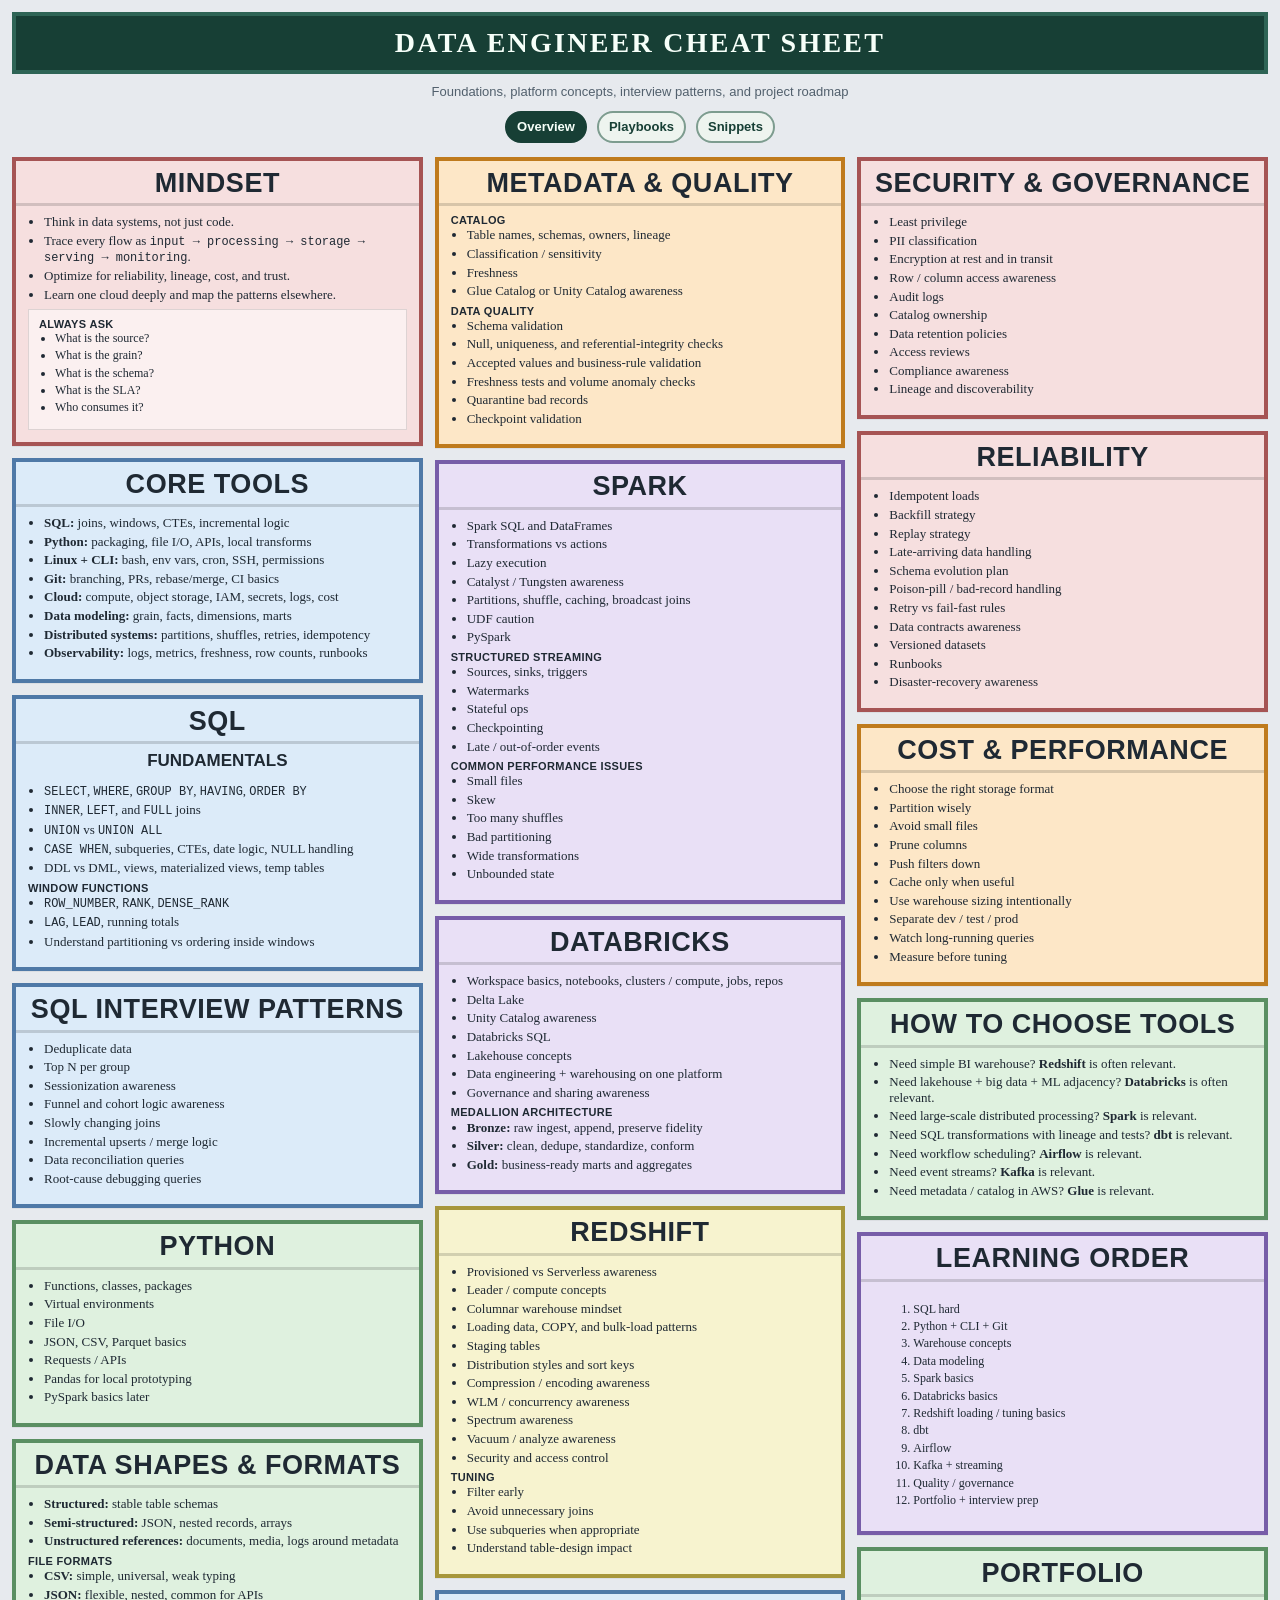
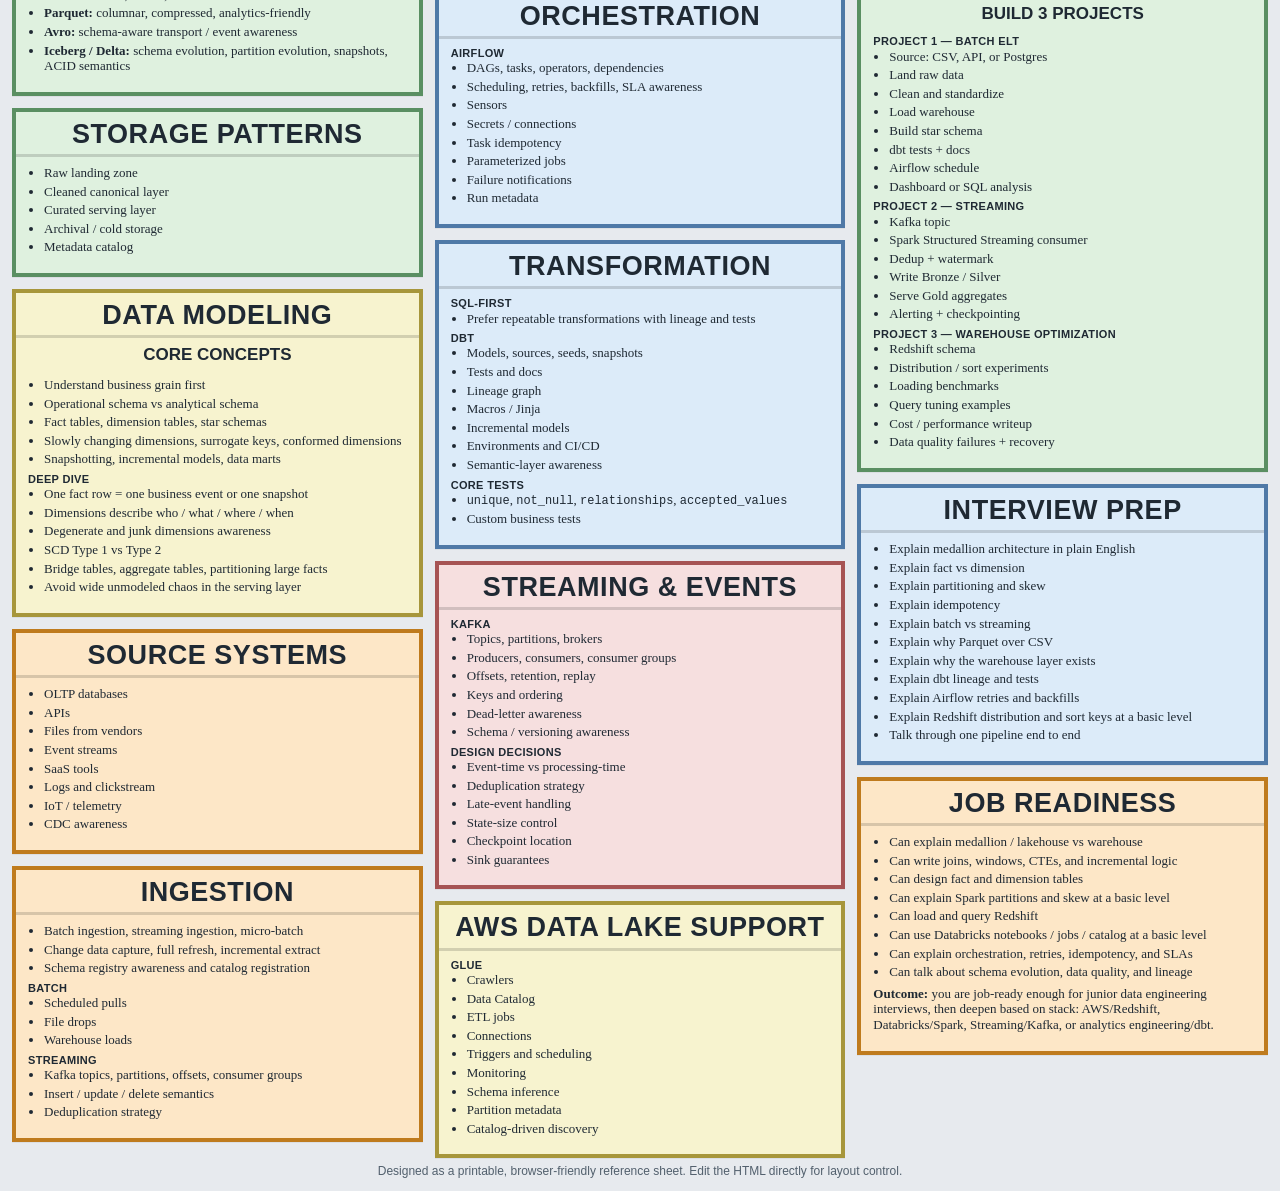
==== data_engineer_cheatsheet.html @ 8a565429 "Initial static site" ====
<!doctype html>
<html lang="en">
<head>
  <meta charset="utf-8" />
  <meta name="viewport" content="width=device-width, initial-scale=1" />
  <title>Data Engineer Cheat Sheet</title>
  <style>
    :root {
      --paper: #fdfcf7;
      --ink: #1f2933;
      --muted: #52606d;
      --border: #b8c1cc;
      --title-bg: #173f35;
      --title-fg: #f6fff9;
      --green: #dff1df;
      --green-border: #5a8f62;
      --blue: #dcebf9;
      --blue-border: #4f79a7;
      --orange: #fde7c7;
      --orange-border: #bf7b1d;
      --red: #f6dfdf;
      --red-border: #a65454;
      --yellow: #f7f3cf;
      --yellow-border: #a7963b;
      --purple: #e9e0f6;
      --purple-border: #775da8;
    }

    * {
      box-sizing: border-box;
    }

    body {
      margin: 0;
      background: #e7eaee;
      color: var(--ink);
      font-family: Georgia, "Times New Roman", serif;
      line-height: 1.2;
    }

    .page {
      max-width: 1600px;
      margin: 0 auto;
      padding: 12px;
    }

    .banner {
      background: var(--title-bg);
      color: var(--title-fg);
      border: 4px solid #2e6455;
      padding: 10px 14px;
      text-align: center;
      text-transform: uppercase;
      letter-spacing: 0.08em;
      font-weight: 700;
      font-size: 28px;
      margin-bottom: 12px;
    }

    .subtitle {
      text-align: center;
      font-family: -apple-system, BlinkMacSystemFont, "Segoe UI", sans-serif;
      color: var(--muted);
      font-size: 13px;
      margin: -2px 0 12px;
    }

    .nav {
      display: flex;
      flex-wrap: wrap;
      justify-content: center;
      gap: 10px;
      margin: 0 0 14px;
      font-family: -apple-system, BlinkMacSystemFont, "Segoe UI", sans-serif;
    }

    .nav a {
      text-decoration: none;
      color: #173f35;
      background: #eef4ef;
      border: 2px solid #7d9c8f;
      padding: 6px 10px;
      border-radius: 999px;
      font-size: 13px;
      font-weight: 600;
    }

    .nav a.active {
      background: #173f35;
      color: #f6fff9;
      border-color: #173f35;
    }

    .sheet {
      column-count: 4;
      column-gap: 12px;
    }

    .box {
      break-inside: avoid;
      margin: 0 0 12px;
      border: 4px solid var(--border);
      background: white;
      box-shadow: 0 1px 0 rgba(0, 0, 0, 0.05);
    }

    .box.blue { border-color: var(--blue-border); background: var(--blue); }
    .box.green { border-color: var(--green-border); background: var(--green); }
    .box.orange { border-color: var(--orange-border); background: var(--orange); }
    .box.red { border-color: var(--red-border); background: var(--red); }
    .box.yellow { border-color: var(--yellow-border); background: var(--yellow); }
    .box.purple { border-color: var(--purple-border); background: var(--purple); }

    .box h2 {
      margin: 0;
      padding: 8px 10px 6px;
      border-bottom: 3px solid rgba(0, 0, 0, 0.15);
      font-family: Arial, Helvetica, sans-serif;
      font-size: 27px;
      line-height: 1.05;
      text-transform: uppercase;
      letter-spacing: 0.02em;
      text-align: center;
    }

    .box h3 {
      margin: 0;
      padding: 8px 10px 4px;
      font-family: Arial, Helvetica, sans-serif;
      font-size: 17px;
      line-height: 1.1;
      text-transform: uppercase;
      text-align: center;
    }

    .box .content {
      padding: 8px 12px 12px;
      font-size: 13px;
    }

    .content p {
      margin: 0 0 6px;
    }

    .content ul {
      margin: 0 0 6px 16px;
      padding: 0;
    }

    .content li {
      margin: 0 0 3px;
    }

    .label {
      font-weight: 700;
      text-transform: uppercase;
      letter-spacing: 0.03em;
      font-size: 11px;
      font-family: Arial, Helvetica, sans-serif;
    }

    .tiny {
      font-size: 12px;
    }

    .question-list {
      margin: 6px 0 0;
      padding: 8px 10px;
      background: rgba(255, 255, 255, 0.55);
      border: 1px solid rgba(0, 0, 0, 0.12);
    }

    code {
      font-family: "SFMono-Regular", Consolas, "Liberation Mono", Menlo, monospace;
      font-size: 0.92em;
    }

    .footer {
      margin-top: 6px;
      text-align: center;
      color: var(--muted);
      font-family: -apple-system, BlinkMacSystemFont, "Segoe UI", sans-serif;
      font-size: 12px;
    }

    @media (max-width: 1400px) {
      .sheet { column-count: 3; }
    }

    @media (max-width: 1000px) {
      .sheet { column-count: 2; }
    }

    @media (max-width: 700px) {
      .sheet { column-count: 1; }
      .box h2 { font-size: 22px; }
    }

    @media print {
      @page {
        size: 11in 17in portrait;
        margin: 0.32in;
      }

      body {
        background: white;
      }

      .page {
        max-width: none;
        padding: 0;
      }

      .sheet {
        column-count: 4;
      }
    }
  </style>
</head>
<body>
  <div class="page">
    <div class="banner">Data Engineer Cheat Sheet</div>
    <div class="subtitle">Foundations, platform concepts, interview patterns, and project roadmap</div>
    <nav class="nav">
      <a class="active" href="data_engineer_cheatsheet.html">Overview</a>
      <a href="data_engineer_playbooks.html">Playbooks</a>
      <a href="data_engineer_snippets.html">Snippets</a>
    </nav>

    <div class="sheet">
      <section class="box red">
        <h2>Mindset</h2>
        <div class="content">
          <ul>
            <li>Think in data systems, not just code.</li>
            <li>Trace every flow as <code>input → processing → storage → serving → monitoring</code>.</li>
            <li>Optimize for reliability, lineage, cost, and trust.</li>
            <li>Learn one cloud deeply and map the patterns elsewhere.</li>
          </ul>
          <div class="question-list tiny">
            <div class="label">Always Ask</div>
            <ul>
              <li>What is the source?</li>
              <li>What is the grain?</li>
              <li>What is the schema?</li>
              <li>What is the SLA?</li>
              <li>Who consumes it?</li>
            </ul>
          </div>
        </div>
      </section>

      <section class="box blue">
        <h2>Core Tools</h2>
        <div class="content">
          <ul>
            <li><strong>SQL:</strong> joins, windows, CTEs, incremental logic</li>
            <li><strong>Python:</strong> packaging, file I/O, APIs, local transforms</li>
            <li><strong>Linux + CLI:</strong> bash, env vars, cron, SSH, permissions</li>
            <li><strong>Git:</strong> branching, PRs, rebase/merge, CI basics</li>
            <li><strong>Cloud:</strong> compute, object storage, IAM, secrets, logs, cost</li>
            <li><strong>Data modeling:</strong> grain, facts, dimensions, marts</li>
            <li><strong>Distributed systems:</strong> partitions, shuffles, retries, idempotency</li>
            <li><strong>Observability:</strong> logs, metrics, freshness, row counts, runbooks</li>
          </ul>
        </div>
      </section>

      <section class="box blue">
        <h2>SQL</h2>
        <h3>Fundamentals</h3>
        <div class="content">
          <ul>
            <li><code>SELECT</code>, <code>WHERE</code>, <code>GROUP BY</code>, <code>HAVING</code>, <code>ORDER BY</code></li>
            <li><code>INNER</code>, <code>LEFT</code>, and <code>FULL</code> joins</li>
            <li><code>UNION</code> vs <code>UNION ALL</code></li>
            <li><code>CASE WHEN</code>, subqueries, CTEs, date logic, NULL handling</li>
            <li>DDL vs DML, views, materialized views, temp tables</li>
          </ul>
          <div class="label">Window Functions</div>
          <ul>
            <li><code>ROW_NUMBER</code>, <code>RANK</code>, <code>DENSE_RANK</code></li>
            <li><code>LAG</code>, <code>LEAD</code>, running totals</li>
            <li>Understand partitioning vs ordering inside windows</li>
          </ul>
        </div>
      </section>

      <section class="box blue">
        <h2>SQL Interview Patterns</h2>
        <div class="content">
          <ul>
            <li>Deduplicate data</li>
            <li>Top N per group</li>
            <li>Sessionization awareness</li>
            <li>Funnel and cohort logic awareness</li>
            <li>Slowly changing joins</li>
            <li>Incremental upserts / merge logic</li>
            <li>Data reconciliation queries</li>
            <li>Root-cause debugging queries</li>
          </ul>
        </div>
      </section>

      <section class="box green">
        <h2>Python</h2>
        <div class="content">
          <ul>
            <li>Functions, classes, packages</li>
            <li>Virtual environments</li>
            <li>File I/O</li>
            <li>JSON, CSV, Parquet basics</li>
            <li>Requests / APIs</li>
            <li>Pandas for local prototyping</li>
            <li>PySpark basics later</li>
          </ul>
        </div>
      </section>

      <section class="box green">
        <h2>Data Shapes & Formats</h2>
        <div class="content">
          <ul>
            <li><strong>Structured:</strong> stable table schemas</li>
            <li><strong>Semi-structured:</strong> JSON, nested records, arrays</li>
            <li><strong>Unstructured references:</strong> documents, media, logs around metadata</li>
          </ul>
          <div class="label">File Formats</div>
          <ul>
            <li><strong>CSV:</strong> simple, universal, weak typing</li>
            <li><strong>JSON:</strong> flexible, nested, common for APIs</li>
            <li><strong>Parquet:</strong> columnar, compressed, analytics-friendly</li>
            <li><strong>Avro:</strong> schema-aware transport / event awareness</li>
            <li><strong>Iceberg / Delta:</strong> schema evolution, partition evolution, snapshots, ACID semantics</li>
          </ul>
        </div>
      </section>

      <section class="box green">
        <h2>Storage Patterns</h2>
        <div class="content">
          <ul>
            <li>Raw landing zone</li>
            <li>Cleaned canonical layer</li>
            <li>Curated serving layer</li>
            <li>Archival / cold storage</li>
            <li>Metadata catalog</li>
          </ul>
        </div>
      </section>

      <section class="box yellow">
        <h2>Data Modeling</h2>
        <h3>Core Concepts</h3>
        <div class="content">
          <ul>
            <li>Understand business grain first</li>
            <li>Operational schema vs analytical schema</li>
            <li>Fact tables, dimension tables, star schemas</li>
            <li>Slowly changing dimensions, surrogate keys, conformed dimensions</li>
            <li>Snapshotting, incremental models, data marts</li>
          </ul>
          <div class="label">Deep Dive</div>
          <ul>
            <li>One fact row = one business event or one snapshot</li>
            <li>Dimensions describe who / what / where / when</li>
            <li>Degenerate and junk dimensions awareness</li>
            <li>SCD Type 1 vs Type 2</li>
            <li>Bridge tables, aggregate tables, partitioning large facts</li>
            <li>Avoid wide unmodeled chaos in the serving layer</li>
          </ul>
        </div>
      </section>

      <section class="box orange">
        <h2>Source Systems</h2>
        <div class="content">
          <ul>
            <li>OLTP databases</li>
            <li>APIs</li>
            <li>Files from vendors</li>
            <li>Event streams</li>
            <li>SaaS tools</li>
            <li>Logs and clickstream</li>
            <li>IoT / telemetry</li>
            <li>CDC awareness</li>
          </ul>
        </div>
      </section>

      <section class="box orange">
        <h2>Ingestion</h2>
        <div class="content">
          <ul>
            <li>Batch ingestion, streaming ingestion, micro-batch</li>
            <li>Change data capture, full refresh, incremental extract</li>
            <li>Schema registry awareness and catalog registration</li>
          </ul>
          <div class="label">Batch</div>
          <ul>
            <li>Scheduled pulls</li>
            <li>File drops</li>
            <li>Warehouse loads</li>
          </ul>
          <div class="label">Streaming</div>
          <ul>
            <li>Kafka topics, partitions, offsets, consumer groups</li>
            <li>Insert / update / delete semantics</li>
            <li>Deduplication strategy</li>
          </ul>
        </div>
      </section>

      <section class="box orange">
        <h2>Metadata & Quality</h2>
        <div class="content">
          <div class="label">Catalog</div>
          <ul>
            <li>Table names, schemas, owners, lineage</li>
            <li>Classification / sensitivity</li>
            <li>Freshness</li>
            <li>Glue Catalog or Unity Catalog awareness</li>
          </ul>
          <div class="label">Data Quality</div>
          <ul>
            <li>Schema validation</li>
            <li>Null, uniqueness, and referential-integrity checks</li>
            <li>Accepted values and business-rule validation</li>
            <li>Freshness tests and volume anomaly checks</li>
            <li>Quarantine bad records</li>
            <li>Checkpoint validation</li>
          </ul>
        </div>
      </section>

      <section class="box purple">
        <h2>Spark</h2>
        <div class="content">
          <ul>
            <li>Spark SQL and DataFrames</li>
            <li>Transformations vs actions</li>
            <li>Lazy execution</li>
            <li>Catalyst / Tungsten awareness</li>
            <li>Partitions, shuffle, caching, broadcast joins</li>
            <li>UDF caution</li>
            <li>PySpark</li>
          </ul>
          <div class="label">Structured Streaming</div>
          <ul>
            <li>Sources, sinks, triggers</li>
            <li>Watermarks</li>
            <li>Stateful ops</li>
            <li>Checkpointing</li>
            <li>Late / out-of-order events</li>
          </ul>
          <div class="label">Common Performance Issues</div>
          <ul>
            <li>Small files</li>
            <li>Skew</li>
            <li>Too many shuffles</li>
            <li>Bad partitioning</li>
            <li>Wide transformations</li>
            <li>Unbounded state</li>
          </ul>
        </div>
      </section>

      <section class="box purple">
        <h2>Databricks</h2>
        <div class="content">
          <ul>
            <li>Workspace basics, notebooks, clusters / compute, jobs, repos</li>
            <li>Delta Lake</li>
            <li>Unity Catalog awareness</li>
            <li>Databricks SQL</li>
            <li>Lakehouse concepts</li>
            <li>Data engineering + warehousing on one platform</li>
            <li>Governance and sharing awareness</li>
          </ul>
          <div class="label">Medallion Architecture</div>
          <ul>
            <li><strong>Bronze:</strong> raw ingest, append, preserve fidelity</li>
            <li><strong>Silver:</strong> clean, dedupe, standardize, conform</li>
            <li><strong>Gold:</strong> business-ready marts and aggregates</li>
          </ul>
        </div>
      </section>

      <section class="box yellow">
        <h2>Redshift</h2>
        <div class="content">
          <ul>
            <li>Provisioned vs Serverless awareness</li>
            <li>Leader / compute concepts</li>
            <li>Columnar warehouse mindset</li>
            <li>Loading data, COPY, and bulk-load patterns</li>
            <li>Staging tables</li>
            <li>Distribution styles and sort keys</li>
            <li>Compression / encoding awareness</li>
            <li>WLM / concurrency awareness</li>
            <li>Spectrum awareness</li>
            <li>Vacuum / analyze awareness</li>
            <li>Security and access control</li>
          </ul>
          <div class="label">Tuning</div>
          <ul>
            <li>Filter early</li>
            <li>Avoid unnecessary joins</li>
            <li>Use subqueries when appropriate</li>
            <li>Understand table-design impact</li>
          </ul>
        </div>
      </section>

      <section class="box blue">
        <h2>Orchestration</h2>
        <div class="content">
          <div class="label">Airflow</div>
          <ul>
            <li>DAGs, tasks, operators, dependencies</li>
            <li>Scheduling, retries, backfills, SLA awareness</li>
            <li>Sensors</li>
            <li>Secrets / connections</li>
            <li>Task idempotency</li>
            <li>Parameterized jobs</li>
            <li>Failure notifications</li>
            <li>Run metadata</li>
          </ul>
        </div>
      </section>

      <section class="box blue">
        <h2>Transformation</h2>
        <div class="content">
          <div class="label">SQL-First</div>
          <ul>
            <li>Prefer repeatable transformations with lineage and tests</li>
          </ul>
          <div class="label">dbt</div>
          <ul>
            <li>Models, sources, seeds, snapshots</li>
            <li>Tests and docs</li>
            <li>Lineage graph</li>
            <li>Macros / Jinja</li>
            <li>Incremental models</li>
            <li>Environments and CI/CD</li>
            <li>Semantic-layer awareness</li>
          </ul>
          <div class="label">Core Tests</div>
          <ul>
            <li><code>unique</code>, <code>not_null</code>, <code>relationships</code>, <code>accepted_values</code></li>
            <li>Custom business tests</li>
          </ul>
        </div>
      </section>

      <section class="box red">
        <h2>Streaming & Events</h2>
        <div class="content">
          <div class="label">Kafka</div>
          <ul>
            <li>Topics, partitions, brokers</li>
            <li>Producers, consumers, consumer groups</li>
            <li>Offsets, retention, replay</li>
            <li>Keys and ordering</li>
            <li>Dead-letter awareness</li>
            <li>Schema / versioning awareness</li>
          </ul>
          <div class="label">Design Decisions</div>
          <ul>
            <li>Event-time vs processing-time</li>
            <li>Deduplication strategy</li>
            <li>Late-event handling</li>
            <li>State-size control</li>
            <li>Checkpoint location</li>
            <li>Sink guarantees</li>
          </ul>
        </div>
      </section>

      <section class="box yellow">
        <h2>AWS Data Lake Support</h2>
        <div class="content">
          <div class="label">Glue</div>
          <ul>
            <li>Crawlers</li>
            <li>Data Catalog</li>
            <li>ETL jobs</li>
            <li>Connections</li>
            <li>Triggers and scheduling</li>
            <li>Monitoring</li>
            <li>Schema inference</li>
            <li>Partition metadata</li>
            <li>Catalog-driven discovery</li>
          </ul>
        </div>
      </section>

      <section class="box red">
        <h2>Security & Governance</h2>
        <div class="content">
          <ul>
            <li>Least privilege</li>
            <li>PII classification</li>
            <li>Encryption at rest and in transit</li>
            <li>Row / column access awareness</li>
            <li>Audit logs</li>
            <li>Catalog ownership</li>
            <li>Data retention policies</li>
            <li>Access reviews</li>
            <li>Compliance awareness</li>
            <li>Lineage and discoverability</li>
          </ul>
        </div>
      </section>

      <section class="box red">
        <h2>Reliability</h2>
        <div class="content">
          <ul>
            <li>Idempotent loads</li>
            <li>Backfill strategy</li>
            <li>Replay strategy</li>
            <li>Late-arriving data handling</li>
            <li>Schema evolution plan</li>
            <li>Poison-pill / bad-record handling</li>
            <li>Retry vs fail-fast rules</li>
            <li>Data contracts awareness</li>
            <li>Versioned datasets</li>
            <li>Runbooks</li>
            <li>Disaster-recovery awareness</li>
          </ul>
        </div>
      </section>

      <section class="box orange">
        <h2>Cost & Performance</h2>
        <div class="content">
          <ul>
            <li>Choose the right storage format</li>
            <li>Partition wisely</li>
            <li>Avoid small files</li>
            <li>Prune columns</li>
            <li>Push filters down</li>
            <li>Cache only when useful</li>
            <li>Use warehouse sizing intentionally</li>
            <li>Separate dev / test / prod</li>
            <li>Watch long-running queries</li>
            <li>Measure before tuning</li>
          </ul>
        </div>
      </section>

      <section class="box green">
        <h2>How to Choose Tools</h2>
        <div class="content">
          <ul>
            <li>Need simple BI warehouse? <strong>Redshift</strong> is often relevant.</li>
            <li>Need lakehouse + big data + ML adjacency? <strong>Databricks</strong> is often relevant.</li>
            <li>Need large-scale distributed processing? <strong>Spark</strong> is relevant.</li>
            <li>Need SQL transformations with lineage and tests? <strong>dbt</strong> is relevant.</li>
            <li>Need workflow scheduling? <strong>Airflow</strong> is relevant.</li>
            <li>Need event streams? <strong>Kafka</strong> is relevant.</li>
            <li>Need metadata / catalog in AWS? <strong>Glue</strong> is relevant.</li>
          </ul>
        </div>
      </section>

      <section class="box purple">
        <h2>Learning Order</h2>
        <div class="content">
          <ol class="tiny">
            <li>SQL hard</li>
            <li>Python + CLI + Git</li>
            <li>Warehouse concepts</li>
            <li>Data modeling</li>
            <li>Spark basics</li>
            <li>Databricks basics</li>
            <li>Redshift loading / tuning basics</li>
            <li>dbt</li>
            <li>Airflow</li>
            <li>Kafka + streaming</li>
            <li>Quality / governance</li>
            <li>Portfolio + interview prep</li>
          </ol>
        </div>
      </section>

      <section class="box green">
        <h2>Portfolio</h2>
        <h3>Build 3 Projects</h3>
        <div class="content">
          <div class="label">Project 1 — Batch ELT</div>
          <ul>
            <li>Source: CSV, API, or Postgres</li>
            <li>Land raw data</li>
            <li>Clean and standardize</li>
            <li>Load warehouse</li>
            <li>Build star schema</li>
            <li>dbt tests + docs</li>
            <li>Airflow schedule</li>
            <li>Dashboard or SQL analysis</li>
          </ul>
          <div class="label">Project 2 — Streaming</div>
          <ul>
            <li>Kafka topic</li>
            <li>Spark Structured Streaming consumer</li>
            <li>Dedup + watermark</li>
            <li>Write Bronze / Silver</li>
            <li>Serve Gold aggregates</li>
            <li>Alerting + checkpointing</li>
          </ul>
          <div class="label">Project 3 — Warehouse Optimization</div>
          <ul>
            <li>Redshift schema</li>
            <li>Distribution / sort experiments</li>
            <li>Loading benchmarks</li>
            <li>Query tuning examples</li>
            <li>Cost / performance writeup</li>
            <li>Data quality failures + recovery</li>
          </ul>
        </div>
      </section>

      <section class="box blue">
        <h2>Interview Prep</h2>
        <div class="content">
          <ul>
            <li>Explain medallion architecture in plain English</li>
            <li>Explain fact vs dimension</li>
            <li>Explain partitioning and skew</li>
            <li>Explain idempotency</li>
            <li>Explain batch vs streaming</li>
            <li>Explain why Parquet over CSV</li>
            <li>Explain why the warehouse layer exists</li>
            <li>Explain dbt lineage and tests</li>
            <li>Explain Airflow retries and backfills</li>
            <li>Explain Redshift distribution and sort keys at a basic level</li>
            <li>Talk through one pipeline end to end</li>
          </ul>
        </div>
      </section>

      <section class="box orange">
        <h2>Job Readiness</h2>
        <div class="content">
          <ul>
            <li>Can explain medallion / lakehouse vs warehouse</li>
            <li>Can write joins, windows, CTEs, and incremental logic</li>
            <li>Can design fact and dimension tables</li>
            <li>Can explain Spark partitions and skew at a basic level</li>
            <li>Can load and query Redshift</li>
            <li>Can use Databricks notebooks / jobs / catalog at a basic level</li>
            <li>Can explain orchestration, retries, idempotency, and SLAs</li>
            <li>Can talk about schema evolution, data quality, and lineage</li>
          </ul>
          <p><strong>Outcome:</strong> you are job-ready enough for junior data engineering interviews, then deepen based on stack: AWS/Redshift, Databricks/Spark, Streaming/Kafka, or analytics engineering/dbt.</p>
        </div>
      </section>
    </div>

    <div class="footer">Designed as a printable, browser-friendly reference sheet. Edit the HTML directly for layout control.</div>
  </div>
</body>
</html>
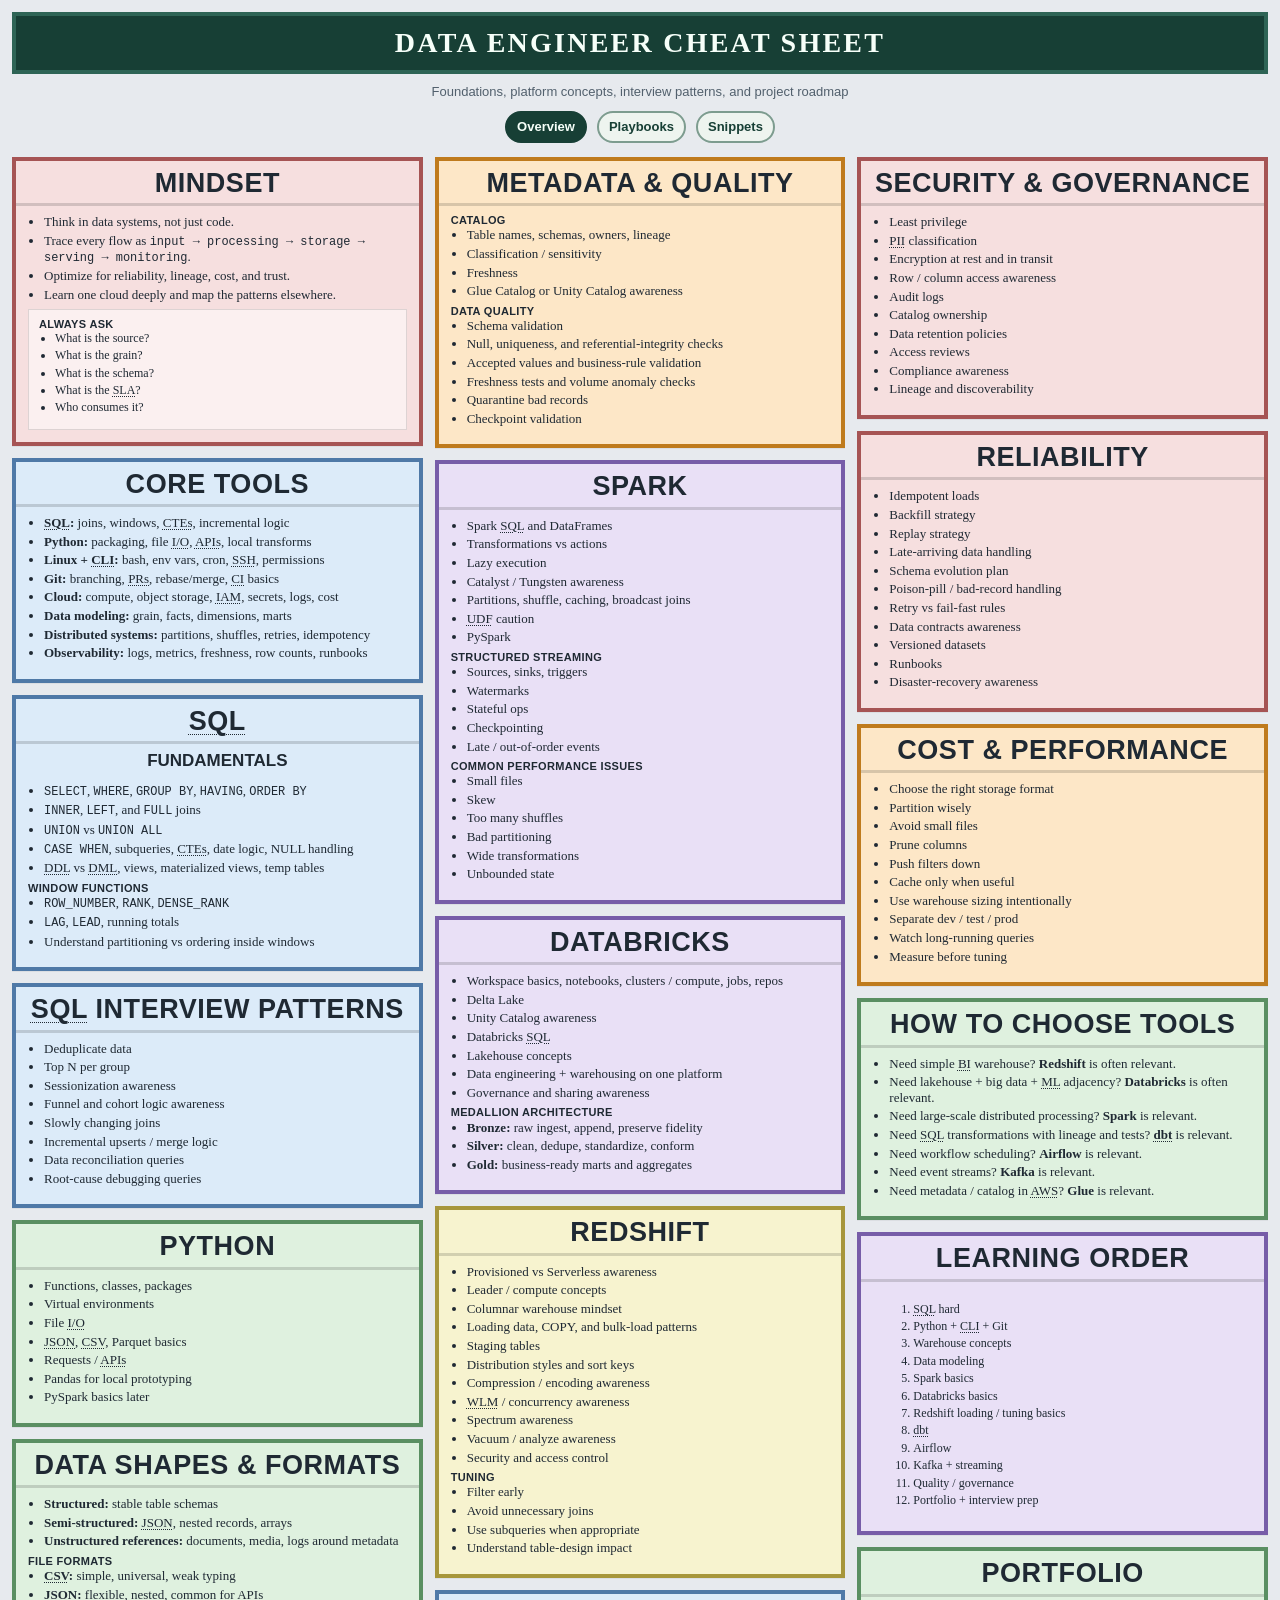
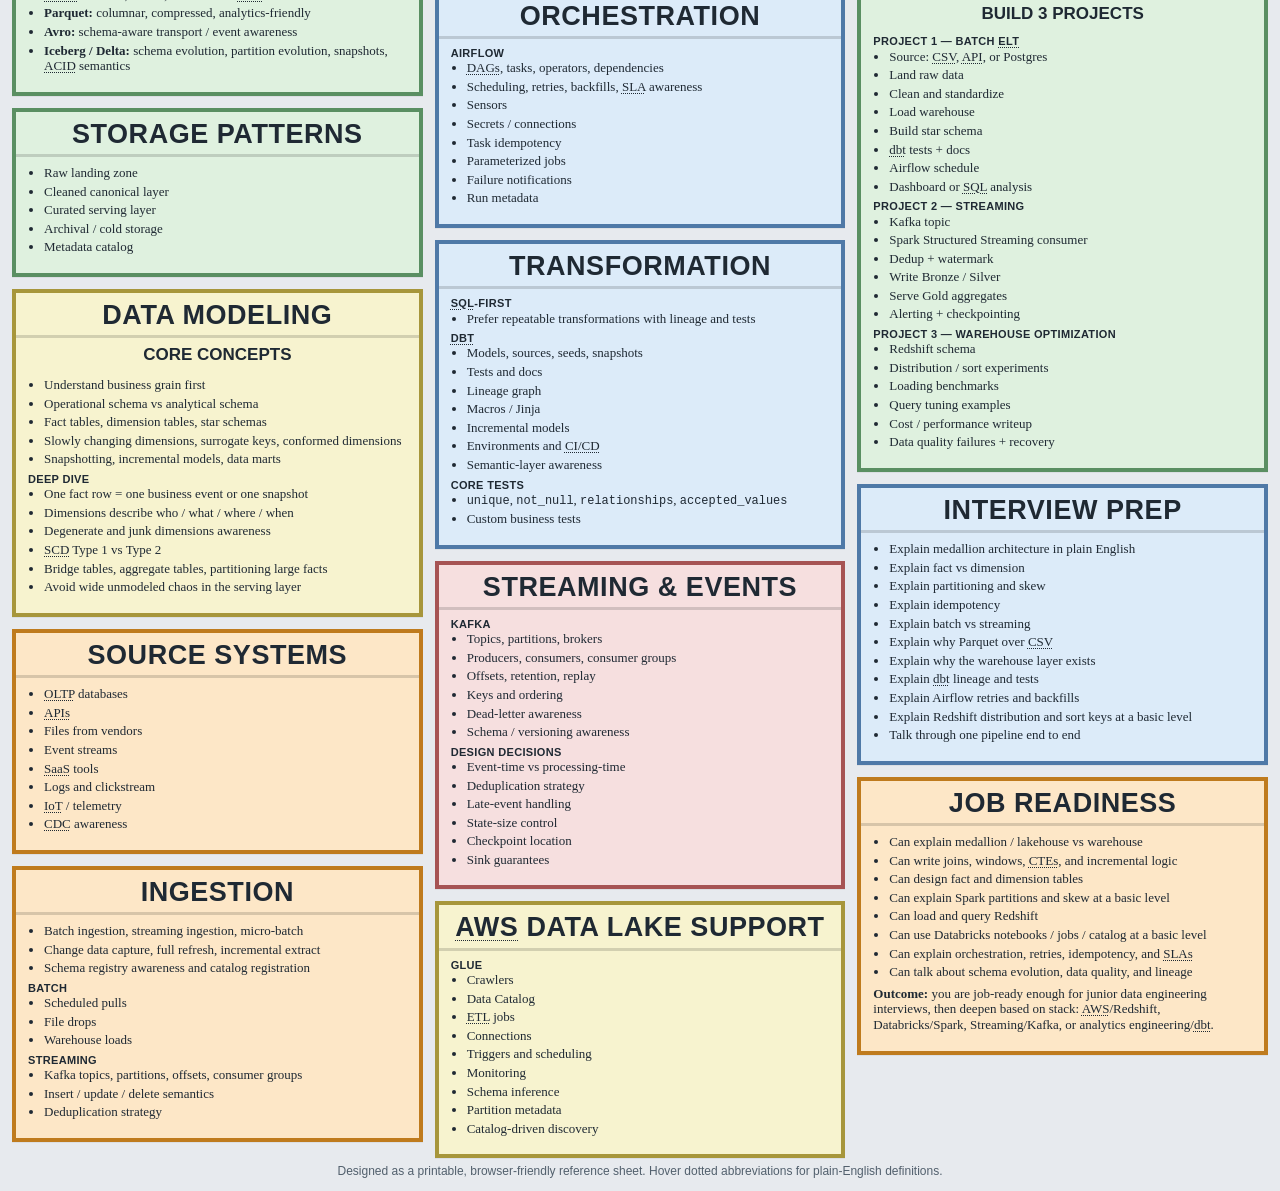
==== commit 85613688: "Add acronym hover tooltips" ====
--- a/data_engineer_cheatsheet.html
+++ b/data_engineer_cheatsheet.html
@@ -4,6 +4,7 @@
   <meta charset="utf-8" />
   <meta name="viewport" content="width=device-width, initial-scale=1" />
   <title>Data Engineer Cheat Sheet</title>
+  <link rel="stylesheet" href="tooltip-acronyms.css" />
   <style>
     :root {
       --paper: #fdfcf7;
@@ -216,6 +217,7 @@
       }
     }
   </style>
+  <script defer src="tooltip-acronyms.js"></script>
 </head>
 <body>
   <div class="page">
@@ -759,7 +761,7 @@
       </section>
     </div>
 
-    <div class="footer">Designed as a printable, browser-friendly reference sheet. Edit the HTML directly for layout control.</div>
+    <div class="footer">Designed as a printable, browser-friendly reference sheet. Hover dotted abbreviations for plain-English definitions.</div>
   </div>
 </body>
 </html>
--- a/tooltip-acronyms.css
+++ b/tooltip-acronyms.css
@@ -0,0 +1,19 @@
+.tooltip-term,
+abbr[title] {
+  border-bottom: none;
+  cursor: help;
+  font-style: normal;
+  text-decoration-line: underline;
+  text-decoration-style: dotted;
+  text-decoration-thickness: 1px;
+  text-underline-offset: 0.16em;
+}
+
+.tooltip-term:hover,
+.tooltip-term:focus-visible,
+abbr[title]:hover,
+abbr[title]:focus-visible {
+  background: rgba(23, 63, 53, 0.12);
+  border-radius: 2px;
+  outline: none;
+}
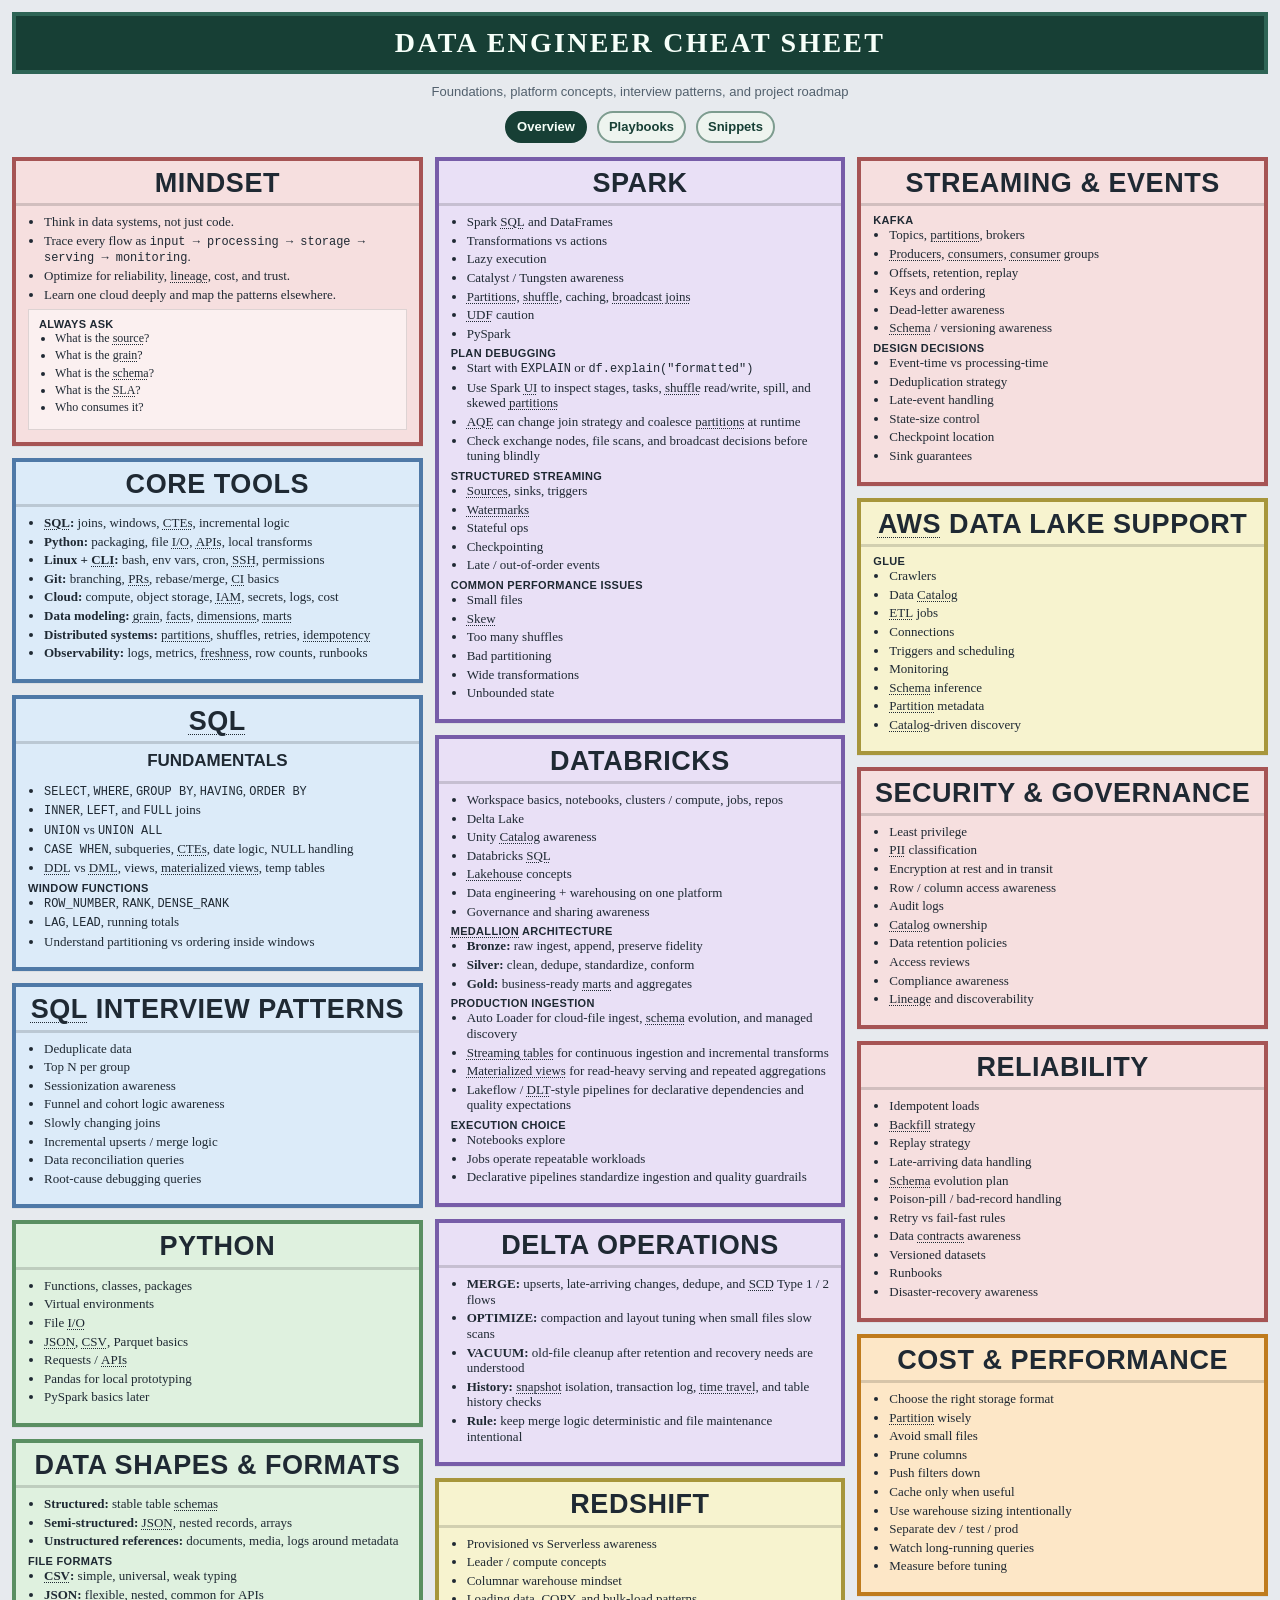
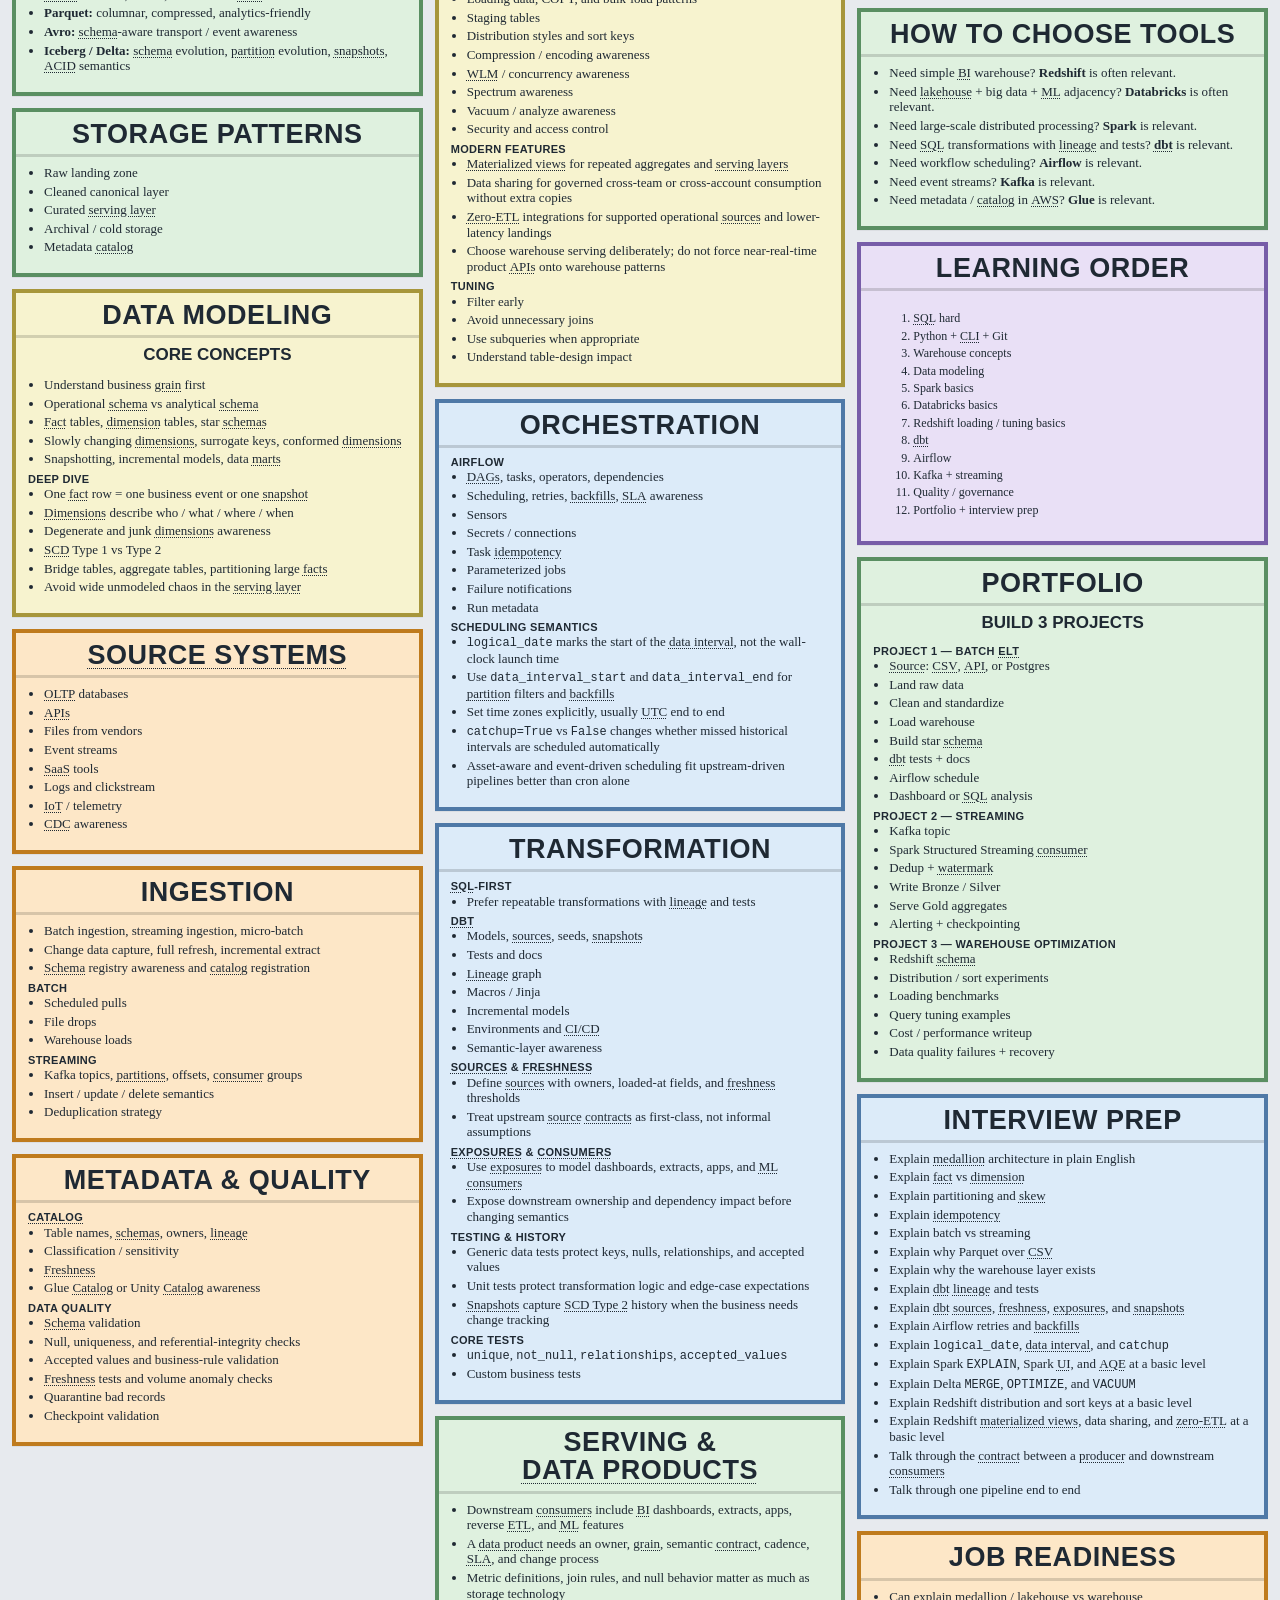
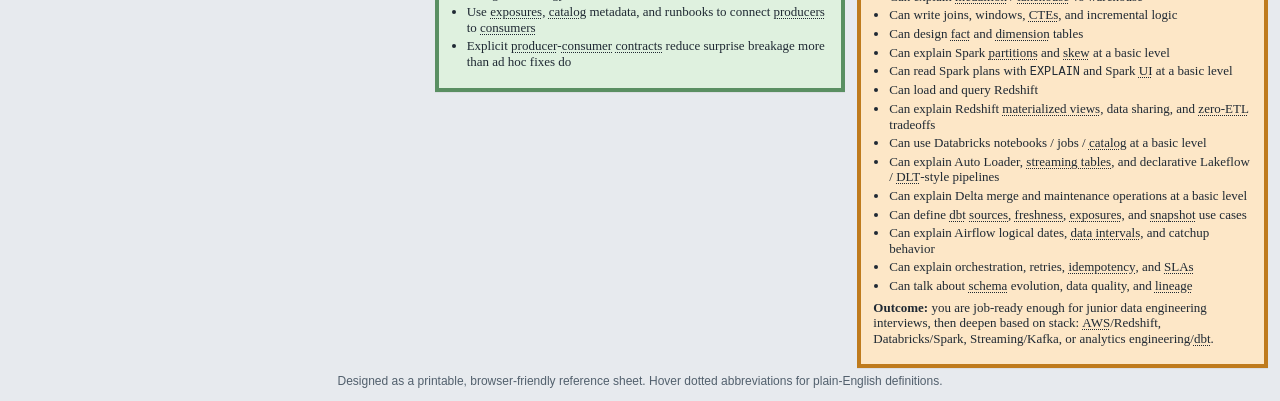
==== commit 8a6100b4: "Expand topics and fix tooltip behavior" ====
--- a/data_engineer_cheatsheet.html
+++ b/data_engineer_cheatsheet.html
@@ -447,6 +447,13 @@
             <li>UDF caution</li>
             <li>PySpark</li>
           </ul>
+          <div class="label">Plan Debugging</div>
+          <ul>
+            <li>Start with <code>EXPLAIN</code> or <code>df.explain("formatted")</code></li>
+            <li>Use Spark UI to inspect stages, tasks, shuffle read/write, spill, and skewed partitions</li>
+            <li>AQE can change join strategy and coalesce partitions at runtime</li>
+            <li>Check exchange nodes, file scans, and broadcast decisions before tuning blindly</li>
+          </ul>
           <div class="label">Structured Streaming</div>
           <ul>
             <li>Sources, sinks, triggers</li>
@@ -484,6 +491,32 @@
             <li><strong>Bronze:</strong> raw ingest, append, preserve fidelity</li>
             <li><strong>Silver:</strong> clean, dedupe, standardize, conform</li>
             <li><strong>Gold:</strong> business-ready marts and aggregates</li>
+          </ul>
+          <div class="label">Production Ingestion</div>
+          <ul>
+            <li>Auto Loader for cloud-file ingest, schema evolution, and managed discovery</li>
+            <li>Streaming tables for continuous ingestion and incremental transforms</li>
+            <li>Materialized views for read-heavy serving and repeated aggregations</li>
+            <li>Lakeflow / DLT-style pipelines for declarative dependencies and quality expectations</li>
+          </ul>
+          <div class="label">Execution Choice</div>
+          <ul>
+            <li>Notebooks explore</li>
+            <li>Jobs operate repeatable workloads</li>
+            <li>Declarative pipelines standardize ingestion and quality guardrails</li>
+          </ul>
+        </div>
+      </section>
+
+      <section class="box purple">
+        <h2>Delta Operations</h2>
+        <div class="content">
+          <ul>
+            <li><strong>MERGE:</strong> upserts, late-arriving changes, dedupe, and SCD Type 1 / 2 flows</li>
+            <li><strong>OPTIMIZE:</strong> compaction and layout tuning when small files slow scans</li>
+            <li><strong>VACUUM:</strong> old-file cleanup after retention and recovery needs are understood</li>
+            <li><strong>History:</strong> snapshot isolation, transaction log, time travel, and table history checks</li>
+            <li><strong>Rule:</strong> keep merge logic deterministic and file maintenance intentional</li>
           </ul>
         </div>
       </section>
@@ -504,6 +537,13 @@
             <li>Vacuum / analyze awareness</li>
             <li>Security and access control</li>
           </ul>
+          <div class="label">Modern Features</div>
+          <ul>
+            <li>Materialized views for repeated aggregates and serving layers</li>
+            <li>Data sharing for governed cross-team or cross-account consumption without extra copies</li>
+            <li>Zero-ETL integrations for supported operational sources and lower-latency landings</li>
+            <li>Choose warehouse serving deliberately; do not force near-real-time product APIs onto warehouse patterns</li>
+          </ul>
           <div class="label">Tuning</div>
           <ul>
             <li>Filter early</li>
@@ -528,6 +568,14 @@
             <li>Failure notifications</li>
             <li>Run metadata</li>
           </ul>
+          <div class="label">Scheduling Semantics</div>
+          <ul>
+            <li><code>logical_date</code> marks the start of the data interval, not the wall-clock launch time</li>
+            <li>Use <code>data_interval_start</code> and <code>data_interval_end</code> for partition filters and backfills</li>
+            <li>Set time zones explicitly, usually UTC end to end</li>
+            <li><code>catchup=True</code> vs <code>False</code> changes whether missed historical intervals are scheduled automatically</li>
+            <li>Asset-aware and event-driven scheduling fit upstream-driven pipelines better than cron alone</li>
+          </ul>
         </div>
       </section>
 
@@ -548,10 +596,39 @@
             <li>Environments and CI/CD</li>
             <li>Semantic-layer awareness</li>
           </ul>
+          <div class="label">Sources & Freshness</div>
+          <ul>
+            <li>Define sources with owners, loaded-at fields, and freshness thresholds</li>
+            <li>Treat upstream source contracts as first-class, not informal assumptions</li>
+          </ul>
+          <div class="label">Exposures & Consumers</div>
+          <ul>
+            <li>Use exposures to model dashboards, extracts, apps, and ML consumers</li>
+            <li>Expose downstream ownership and dependency impact before changing semantics</li>
+          </ul>
+          <div class="label">Testing & History</div>
+          <ul>
+            <li>Generic data tests protect keys, nulls, relationships, and accepted values</li>
+            <li>Unit tests protect transformation logic and edge-case expectations</li>
+            <li>Snapshots capture SCD Type 2 history when the business needs change tracking</li>
+          </ul>
           <div class="label">Core Tests</div>
           <ul>
             <li><code>unique</code>, <code>not_null</code>, <code>relationships</code>, <code>accepted_values</code></li>
             <li>Custom business tests</li>
+          </ul>
+        </div>
+      </section>
+
+      <section class="box green">
+        <h2>Serving & Data Products</h2>
+        <div class="content">
+          <ul>
+            <li>Downstream consumers include BI dashboards, extracts, apps, reverse ETL, and ML features</li>
+            <li>A data product needs an owner, grain, semantic contract, cadence, SLA, and change process</li>
+            <li>Metric definitions, join rules, and null behavior matter as much as storage technology</li>
+            <li>Use exposures, catalog metadata, and runbooks to connect producers to consumers</li>
+            <li>Explicit producer-consumer contracts reduce surprise breakage more than ad hoc fixes do</li>
           </ul>
         </div>
       </section>
@@ -736,8 +813,14 @@
             <li>Explain why Parquet over CSV</li>
             <li>Explain why the warehouse layer exists</li>
             <li>Explain dbt lineage and tests</li>
+            <li>Explain dbt sources, freshness, exposures, and snapshots</li>
             <li>Explain Airflow retries and backfills</li>
+            <li>Explain <code>logical_date</code>, data interval, and <code>catchup</code></li>
+            <li>Explain Spark <code>EXPLAIN</code>, Spark UI, and AQE at a basic level</li>
+            <li>Explain Delta <code>MERGE</code>, <code>OPTIMIZE</code>, and <code>VACUUM</code></li>
             <li>Explain Redshift distribution and sort keys at a basic level</li>
+            <li>Explain Redshift materialized views, data sharing, and zero-ETL at a basic level</li>
+            <li>Talk through the contract between a producer and downstream consumers</li>
             <li>Talk through one pipeline end to end</li>
           </ul>
         </div>
@@ -751,8 +834,14 @@
             <li>Can write joins, windows, CTEs, and incremental logic</li>
             <li>Can design fact and dimension tables</li>
             <li>Can explain Spark partitions and skew at a basic level</li>
+            <li>Can read Spark plans with <code>EXPLAIN</code> and Spark UI at a basic level</li>
             <li>Can load and query Redshift</li>
+            <li>Can explain Redshift materialized views, data sharing, and zero-ETL tradeoffs</li>
             <li>Can use Databricks notebooks / jobs / catalog at a basic level</li>
+            <li>Can explain Auto Loader, streaming tables, and declarative Lakeflow / DLT-style pipelines</li>
+            <li>Can explain Delta merge and maintenance operations at a basic level</li>
+            <li>Can define dbt sources, freshness, exposures, and snapshot use cases</li>
+            <li>Can explain Airflow logical dates, data intervals, and catchup behavior</li>
             <li>Can explain orchestration, retries, idempotency, and SLAs</li>
             <li>Can talk about schema evolution, data quality, and lineage</li>
           </ul>
--- a/tooltip-acronyms.css
+++ b/tooltip-acronyms.css
@@ -1,8 +1,15 @@
-.tooltip-term,
-abbr[title] {
-  border-bottom: none;
+.tooltip-term {
+  position: relative;
+  display: inline-block;
+  margin: 0;
+  padding: 0;
+  border: 0;
+  background: none;
+  color: inherit;
+  font: inherit;
+  line-height: inherit;
+  vertical-align: baseline;
   cursor: help;
-  font-style: normal;
   text-decoration-line: underline;
   text-decoration-style: dotted;
   text-decoration-thickness: 1px;
@@ -11,9 +18,58 @@
 
 .tooltip-term:hover,
 .tooltip-term:focus-visible,
-abbr[title]:hover,
-abbr[title]:focus-visible {
+.tooltip-term.is-open {
   background: rgba(23, 63, 53, 0.12);
   border-radius: 2px;
   outline: none;
 }
+
+.tooltip-term::before,
+.tooltip-term::after {
+  position: absolute;
+  left: 50%;
+  opacity: 0;
+  pointer-events: none;
+  transform: translate(-50%, 6px);
+  transition: opacity 120ms ease, transform 120ms ease;
+  z-index: 30;
+}
+
+.tooltip-term::before {
+  content: "";
+  bottom: calc(100% + 4px);
+  border-width: 7px 7px 0 7px;
+  border-style: solid;
+  border-color: #173f35 transparent transparent transparent;
+}
+
+.tooltip-term::after {
+  content: attr(data-tooltip);
+  bottom: calc(100% + 10px);
+  width: max-content;
+  min-width: 12rem;
+  max-width: min(22rem, 75vw);
+  padding: 0.6rem 0.75rem;
+  border-radius: 0.55rem;
+  background: #173f35;
+  color: #f6fff9;
+  box-shadow: 0 10px 26px rgba(15, 23, 42, 0.18);
+  font-family: -apple-system, BlinkMacSystemFont, "Segoe UI", sans-serif;
+  font-size: 12px;
+  font-weight: 500;
+  line-height: 1.35;
+  letter-spacing: normal;
+  text-align: left;
+  text-transform: none;
+  white-space: normal;
+}
+
+.tooltip-term:hover::before,
+.tooltip-term:hover::after,
+.tooltip-term:focus-visible::before,
+.tooltip-term:focus-visible::after,
+.tooltip-term.is-open::before,
+.tooltip-term.is-open::after {
+  opacity: 1;
+  transform: translate(-50%, 0);
+}
